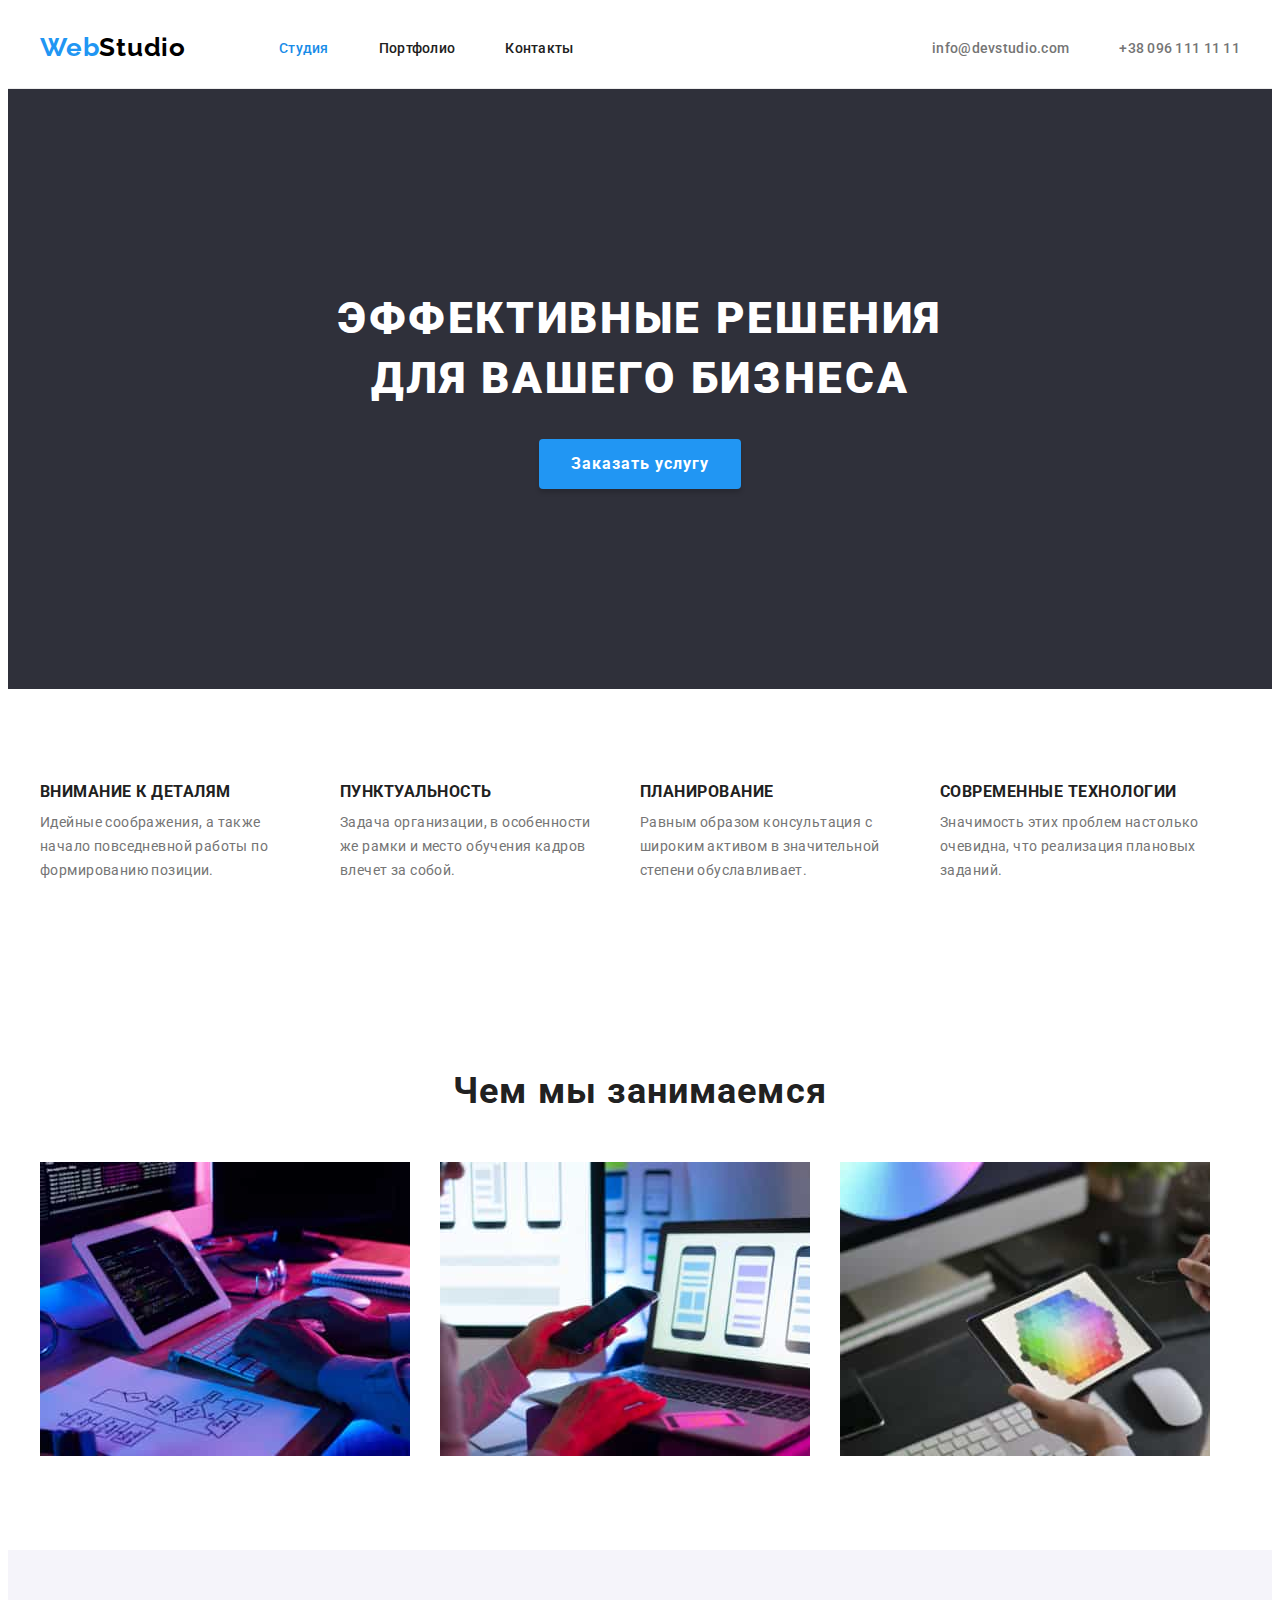
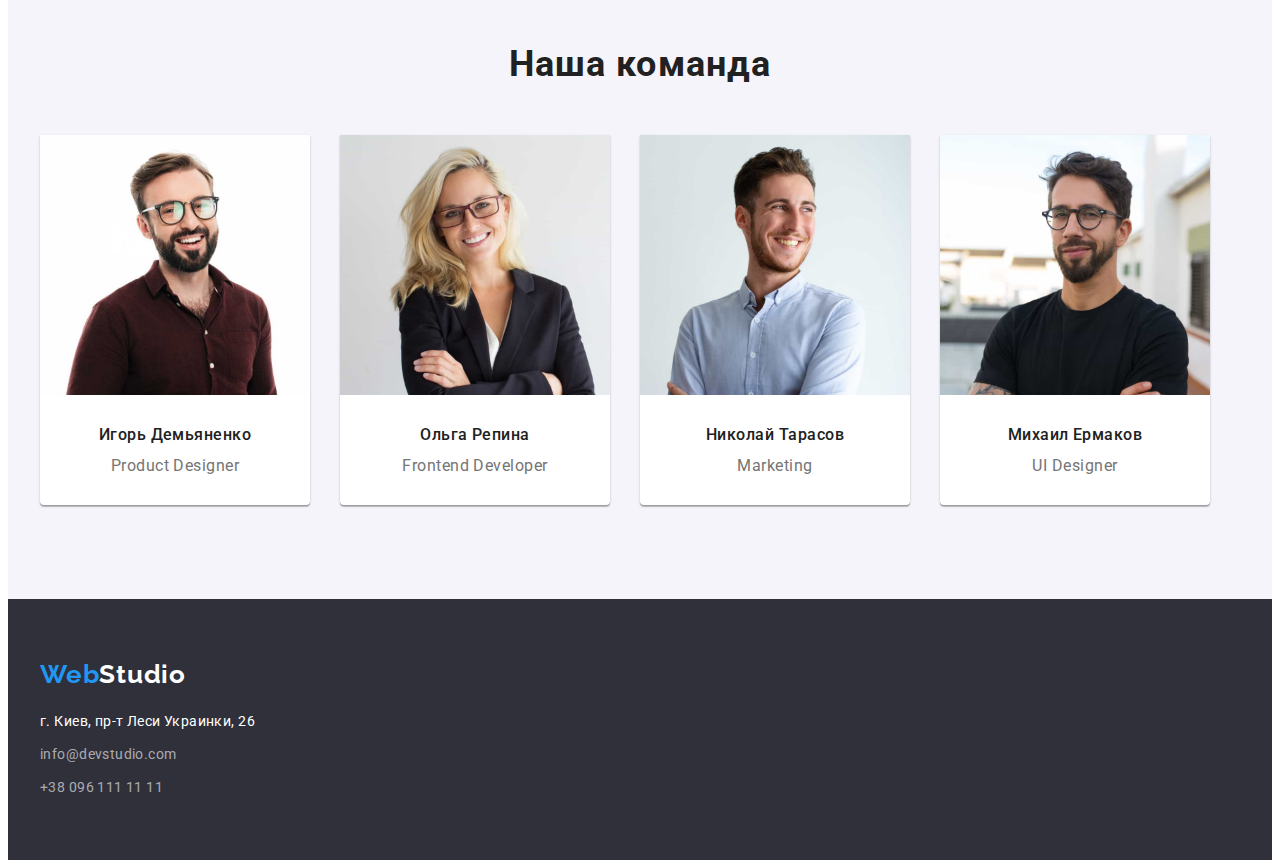
==== index.html @ fa932905 "copy from 3hw" ====
<!DOCTYPE html>
<html lang="ru">
  <head>
    <meta charset="UTF-8" />
    <meta http-equiv="X-UA-Compatible" content="IE=edge" />
    <meta name="viewport" content="width=device-width, initial-scale=1.0" />
    <title>Студия</title>    
    <link rel="stylesheet" href="https://cdnjs.cloudflare.com/ajax/libs/modern-normalize/1.1.0/modern-normalize.min.css" integrity="sha512-wpPYUAdjBVSE4KJnH1VR1HeZfpl1ub8YT/NKx4PuQ5NmX2tKuGu6U/JRp5y+Y8XG2tV+wKQpNHVUX03MfMFn9Q==" crossorigin="anonymous" referrerpolicy="no-referrer" />

    <link rel="preconnect" href="https://fonts.googleapis.com" />
    <link rel="preconnect" href="https://fonts.gstatic.com" crossorigin />
    <link
      href="https://fonts.googleapis.com/css2?family=Raleway:wght@700&family=Roboto:wght@400;500;700;900&display=swap"
      rel="stylesheet"
    />
    <link rel="stylesheet" href="./css/styles.css" />
  </head>
  <body>
    <!-- Хедер -->
    <header class="header">
      
      <div class="container header-container">
        <nav class="navigation">
         <a href="./index.html" class="logo"
          ><span class="logo-first-part">Web</span>Studio</a
        > 
        <ul class="navigation-list list">
          <li class="navigation-item">
            <a href="./index.html" class="navigation-link active-page">Студия</a>
          </li>
          <li class="navigation-item">
            <a href="./portfolio.html" class="navigation-link">Портфолио</a>
          </li>
          <li class="navigation-item">
            <a href="" class="navigation-link">Контакты</a>
          </li>
        </ul>
      </nav>
      <ul class="navigation-list-mail list">
        <li class="navigation-item-mail">
          <a href="mailto:info@devstudio.com" class="navigation-link-mail">info@devstudio.com</a>
        </li>
        <li class="navigation-item-mail">
          <a href="tel:+380961111111" class="navigation-link-mail">+38 096 111 11 11</a>
        </li>
    </ul>
  </div>
    
    </header>

    <main>
      <!-- секция1 -->

      <section class="hero">
        <div class="container">
          <h1 class="hero-title">Эффективные решения <br> для вашего бизнеса</h1>
        <button type="button" class="hero-btn">Заказать услугу</button>
        </div>
      </section>

      <!-- секция2 -->

      <section class="features section">
        <div class="container">
          <h2 hidden>Особенности</h2>
        <ul class="features-list list">
          <li class="features-item">
            <h3 class="features-title">Внимание к деталям</h3>
            <p class="features-text">
              Идейные соображения, а также начало повседневной работы по
              формированию позиции.
            </p>
          </li>
          <li class="features-item">
            <h3 class="features-title">Пунктуальность</h3>
            <p class="features-text">
              Задача организации, в особенности же рамки и место обучения кадров
              влечет за собой.
            </p>
          </li>
          <li class="features-item">
            <h3 class="features-title">Планирование</h3>
            <p class="features-text">
              Равным образом консультация с широким активом в значительной
              степени обуславливает.
            </p>
          </li>
          <li class="features-item">
            <h3 class="features-title">Современные технологии</h3>
            <p class="features-text">
              Значимость этих проблем настолько очевидна, что реализация
              плановых заданий.
            </p>
          </li>
        </ul>
        </div>
      </section>

      <!-- секция3 -->

      <section class="work section">
        <div class="container">
          <h2 class="work-title">Чем мы занимаемся</h2>
        <ul class="work-list list">
          <li class="work-item">
            <img
              src="./images/box1.jpg"
              alt="работа за клавиатурой"
              width="370"
              height="294"
              class="work-img"
            />
          </li>
          <li class="work-item">
            <img
              src="./images/box2.jpg"
              alt="работа за ноутбуком"
              width="370"
              height="294"
              class="work-img"
            />
          </li>
          <li class="work-item">
            <img
              src="./images/box3.jpg"
              alt="работа за планшетом"
              width="370"
              height="294"
              class="work-img"
            />
          </li>
        </ul>
        </div>
      </section>

      <!-- секция4 -->
      <section class="team section">
        <div class="container">
          <h2 class="team-title">Наша команда</h2>
        <ul class="team-list list">
          <li class="team-item">
            <img
              src="./images/product-designer.jpg"
              alt="фото Игоря"
              width="270"
              height="260"
              class="team-img"
            />
            <div class="container-team-img">
              <h3 class="team-name">Игорь Демьяненко</h3>
            <p lang="en" class="team-profession">Product Designer</p>
            </div>
          </li>
          <li class="team-item">
            <img
              src="./images/frontend-developer.jpg"
              alt="фото Ольги"
              width="270"
              height="260"
              class="team-img"
            />
            <div class="container-team-img">
              <h3 class="team-name">Ольга Репина</h3>
            <p lang="en" class="team-profession">Frontend Developer</p>
            </div>
          </li>
          <li class="team-item">
            <img
              src="./images/marketing.jpg"
              alt="фото Николая"
              width="270"
              height="260"
              class="team-img"
            />
            <div class="container-team-img">
              <h3 class="team-name">Николай Тарасов</h3>
            <p lang="en" class="team-profession">Marketing</p>
            </div>
          </li>
          <li class="team-item">
            <img
              src="./images/ui-designer.jpg"
              alt="фото Михаила"
              width="270"
              height="260"
              class="team-img"
            />
            <div class="container-team-img">
              <h3 class="team-name">Михаил Ермаков</h3>
            <p lang="en" class="team-profession">UI Designer</p>
            </div>
          </li>
        </ul>
        </div>
      </section>
    </main>

    <!-- подвал -->
    <footer class="footer">
     <div class="container">
      <a href="./index.html" class="footer-logo"><span class="logo-first-part">Web</span>Studio</a
        >
        <address class="footer-address">
          <ul class="address-list list">
            <li class="address-item"><p class="address-item-map">г. Киев, пр-т Леси Украинки, 26</p></li>
            <li class="address-item"><a href="mailto:info@devstudio.com" class="address-link-mail" >info@devstudio.com</a></li>
            <li class="address-item"><a href="tel:+380961111111" class="address-link-mail">+38 096 111 11 11</a></li>
          </ul>
        </address>
     </div>
    </footer>
  </body>
</html>
---- css/styles.css ----
:root {
  --logo-text-color: #000000;
  --button-hero-footter-color: #ffffff;
  --accent-color: #2196f3;
  --team-background-color: #f5f4fa;
  --button-color-accent: #188ce8;
  --title-text-color: #212121;
  --text-color: #757575;
  --footer-background-color: #2f303a;
  --footer-color-mail-tel: rgba(255, 255, 255, 0.6);
}

body {
  font-family: "Roboto", sans-serif;
  font-size: 14px;
  color: var(--title-text-color);
  background-color: var(--button-hero-footter-color);
}

h1,
h2,
h3,
h4,
h5,
h6,
p {
  margin: 0;
}

ul {
  margin: 0;
  padding: 0;
}

img {
  display: block;
}

a {
  text-decoration: none;
}

.list {
  list-style: none;
  padding: 0;
}

.section {
  padding-top: 94px;
  padding-bottom: 94px;
}

/* хедер */

.header {
  border-bottom: 1px solid #ECECEC;
}

.container {
  width: 1200px;
  padding: 0 15px;
  margin: 0 auto;
}

.header-container {
  display: flex;
  align-items: center;
}
.navigation {
  display: flex;
  align-items: center;
}

.logo {
  padding-top: 24px;
  padding-bottom: 25px;
  margin-right: 93px;
  font-family: "Raleway", sans-serif;
  font-weight: bold;
  font-size: 26px;
  line-height: calc(31 / 26);
  letter-spacing: 0.03em;
  color: var(--logo-text-color);
}

.logo-first-part {

  color: var(--accent-color);
}

.navigation-list {
  display: flex;

}


.navigation-item + .navigation-item {
  margin-left: 50px;
}

.navigation-link {
  padding-top: 32px;
  padding-bottom: 32px;
  font-weight: 500;
  line-height: calc(16 / 12);
  letter-spacing: 0.02em;
  color: var(--title-text-color);
}

.navigation-link:hover,
.navigation-link:focus {
  color: var(--accent-color);
}

.navigation-list-mail {
  display: flex;
  margin-left: auto;
}

.navigation-item-mail + .navigation-item-mail {
  margin-left: 50px;
}

.navigation-link-mail {
  padding-top: 32px;
  padding-bottom: 32px;
  font-weight: 500;
  line-height: calc(16 / 14);
  letter-spacing: 0.02em;
  color: var(--text-color);
}
.navigation-link-mail:hover,
.navigation-link-mail:focus {
  color: var(--accent-color);
}
.active-page {
  color: var(--button-color-accent);
}

/* Герой */

/* задаємо колір фону, щоб було видно заголовок */

.hero {
  background-color: var(--footer-background-color);
  text-align: center;
  padding-top: 200px;
  padding-bottom: 200px;
}

.hero-title {
  margin-bottom: 30px;
  font-weight: 900;
  font-size: 44px;
  line-height: 1.36;
  letter-spacing: 0.06em;
  text-transform: uppercase;

  color: var(--button-hero-footter-color);
}
.hero-btn {
  padding: 10px 32px;
  min-width: 200px;
  height: 50px;
  font-family: inherit;
  font-weight: 700;
  font-size: 16px;
  line-height: 1.87;
  letter-spacing: 0.06em;
  cursor: pointer;
  border: none;
  background: var(--accent-color);
  box-shadow: 0px 4px 4px rgba(0, 0, 0, 0.15);
  border-radius: 4px;
  color: var(--button-hero-footter-color);
}

.hero-btn:hover,
.hero-btn:focus {
  background-color: var(--button-color-accent);
  color: var(--button-hero-footter-color);
}

/* Особенности */

.features-list {
  display: flex;
  
}

.features-item {
  width: 270px;
}

.features-item + .features-item {
  margin-left: 30px;
}

.features-title {
  font-weight: 700;
  line-height: calc(16 / 14);
  letter-spacing: 0.03em;
  text-transform: uppercase;
}


.features-title {
  margin-bottom: 10px;
}

.features-text {
  font-weight: normal;
  line-height: 1.71;
  letter-spacing: 0.03em;
  color: var(--text-color);
}

/* Работа */

.work-title,
.team-title {
  margin-bottom: 50px;
  text-align: center;
  font-size: 36px;
  font-weight: 700;
  line-height: calc(16 / 14);
  letter-spacing: 0.03em;
}


.work-list {
  display: flex;
}

.work-item + .work-item {
  margin-left: 30px;
}

/* наша команда */

.team {
  background-color: var(--team-background-color);
}


.team-list {
  display: flex;
}

.team-item {
box-shadow: 0px 1px 3px rgba(0, 0, 0, 0.12), 0px 1px 1px rgba(0, 0, 0, 0.14), 0px 2px 1px rgba(0, 0, 0, 0.2);
border-radius: 0px 0px 4px 4px;
  background-color: var(--button-hero-footter-color);
}

.team-item + .team-item {
  margin-left: 30px;
}

.container-team-img {
  padding-top: 30px;
  padding-bottom: 30px;
  text-align: center;
}

.team-name {
  margin-bottom: 10px;
  font-weight: 500;
  font-size: 16px;
  line-height: calc(19 / 15);
  letter-spacing: 0.03em;
}

.team-profession {
  font-size: 16px;
  line-height: calc(19 / 16);
  letter-spacing: 0.03em;
  color: var(--text-color);
}

/* футер */

.footer {
  background-color: var(--footer-background-color);
  padding-top: 60px;
}

.footer-logo {
  font-family: "Raleway", sans-serif;
  font-weight: 700;
  font-size: 26px;
  line-height: calc(31 / 26);
  letter-spacing: 0.03em;
  color: var(--button-hero-footter-color);
}

.address-list {
  margin-top: 20px;
  padding-bottom: 60px;
  font-style: normal;
  font-weight: normal;
  line-height: 1.71;
  letter-spacing: 0.03em;
}

.address-item {
  margin-bottom: 9px;
}
.address-item:last-child {
  margin-bottom: 0;
}

.address-item-map {
 

  color: var(--button-hero-footter-color);
}

.address-link-mail {
  color: var(--footer-color-mail-tel);
}

.address-link-mail:hover,
.address-link-mail:focus {
  color: var(--accent-color);
}

/* портфолио */

.filtres-list {
  display: flex;
  justify-content: center;
}

.filtres-item + .filtres-item {
  margin-left: 8px;
}

.filtres-btn {
  padding: 6px 22px;
  font-family: inherit;
  background-color: var(--team-background-color);
  font-weight: 500;
  font-size: 16px;
  line-height: 1.62;
  text-align: center;
  letter-spacing: 0.03em;
  border: none;
  border-radius: 4px;
  cursor: pointer;
  color: var(--title-text-color);
}

.filtres-btn:hover,
.filtres-btn:focus {
  color: var(--button-hero-footter-color);
  box-shadow: 0px 3px 1px rgba(0, 0, 0, 0.1), 0px 1px 2px rgba(0, 0, 0, 0.08),
    0px 2px 2px rgba(0, 0, 0, 0.12);
  background-color: var(--accent-color);
}

.current-btn {
  color: var(--button-hero-footter-color);
  box-shadow: 0px 3px 1px rgba(0, 0, 0, 0.1), 0px 1px 2px rgba(0, 0, 0, 0.08),
    0px 2px 2px rgba(0, 0, 0, 0.12);
  background-color: var(--accent-color);
}


.filtres-list {
  display: flex;
  margin-bottom: 50px;
}

.portfolio-list {
  display: flex;
  flex-wrap: wrap;
}

.portfolio-item {
width: 370px;
margin-right: 30px;
margin-bottom: 30px;
}

.portfolio-item:nth-child(3n) {
  margin-right: 0;
}

.portfolio-item:nth-last-child(-n+3) {
  margin-bottom: 0;
}

.container-services-img {
  padding: 20px 24px;
  border-right:1px solid #EEEEEE;
  border-bottom:1px solid #EEEEEE;
  border-left:1px solid #EEEEEE;
}

.portfolio-title {
  margin-bottom: 4px;
  font-weight: 700;
  font-size: 18px;
  line-height: 2;
  letter-spacing: 0.06em;
  color: var(--title-text-color);
}


.portfolio-text {
  font-size: 16px;
  line-height: 1.87;
  letter-spacing: 0.03em;
  color: var(--text-color);
}
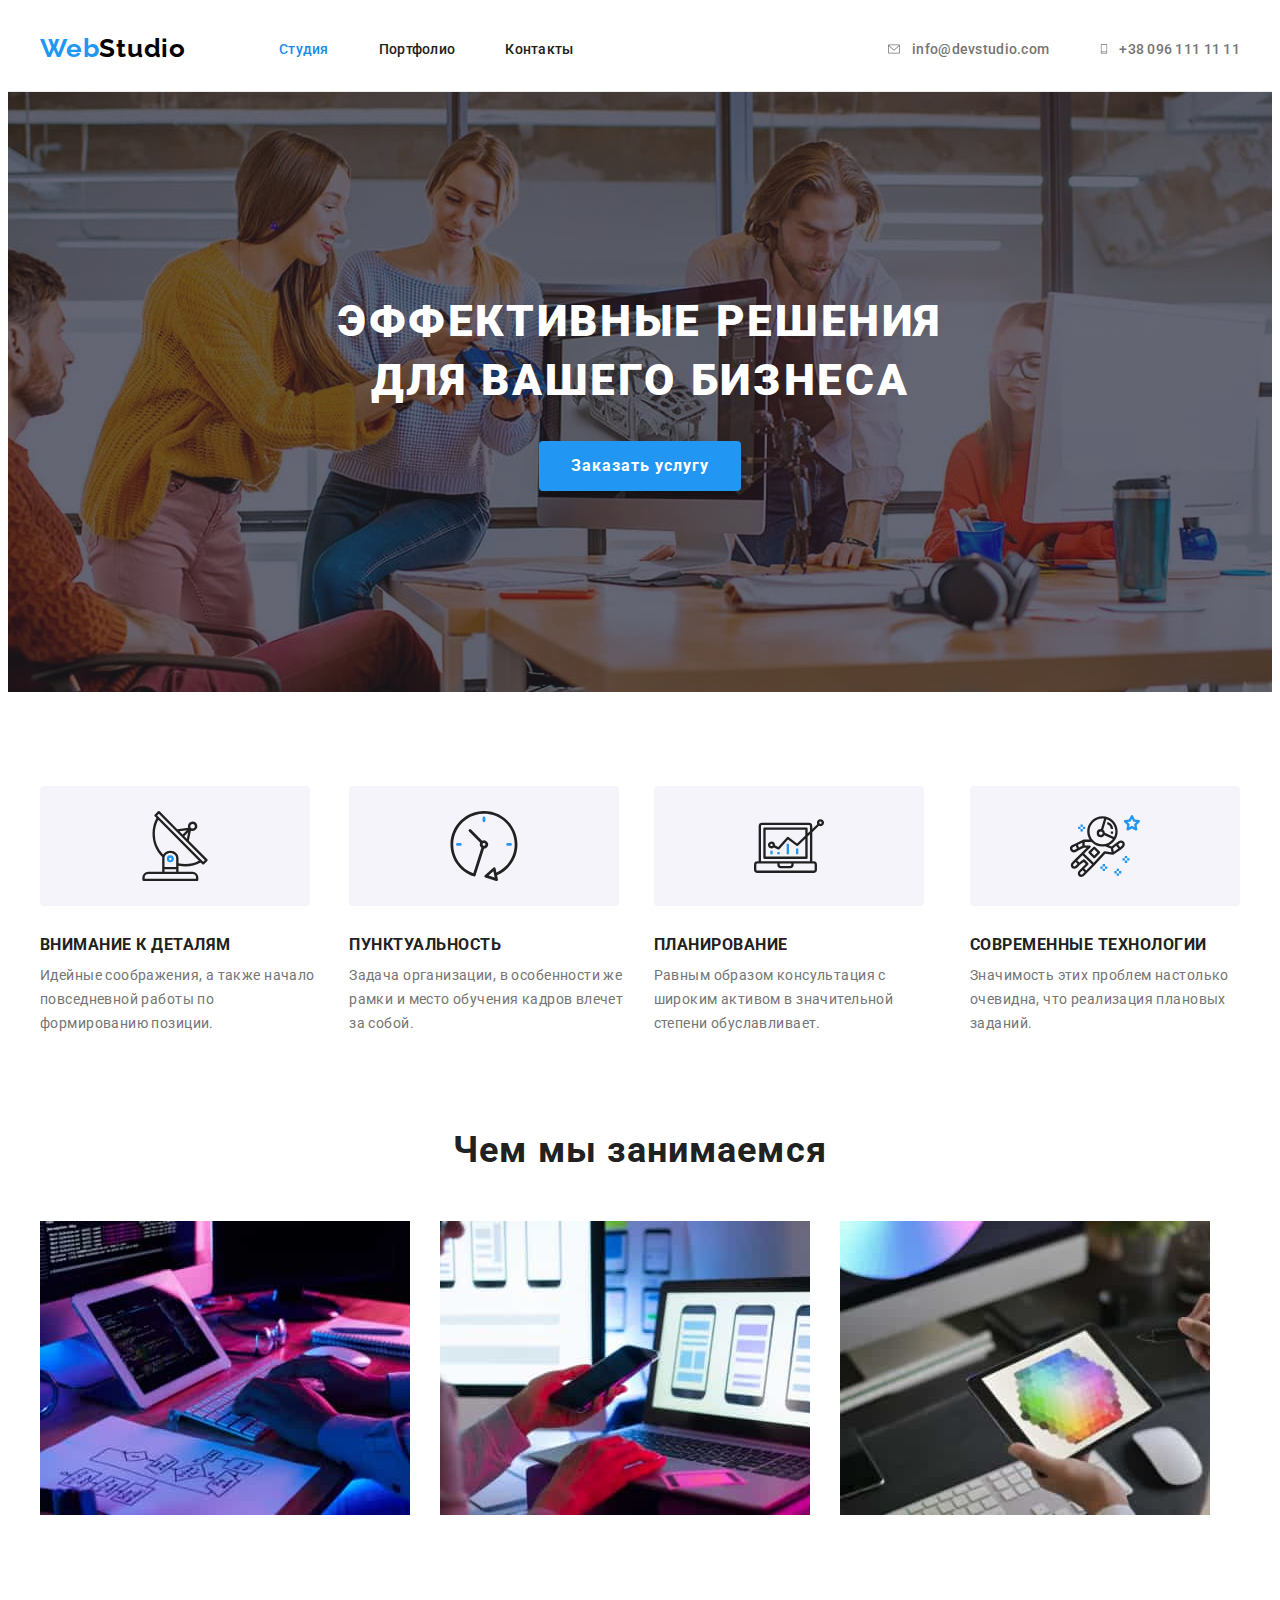
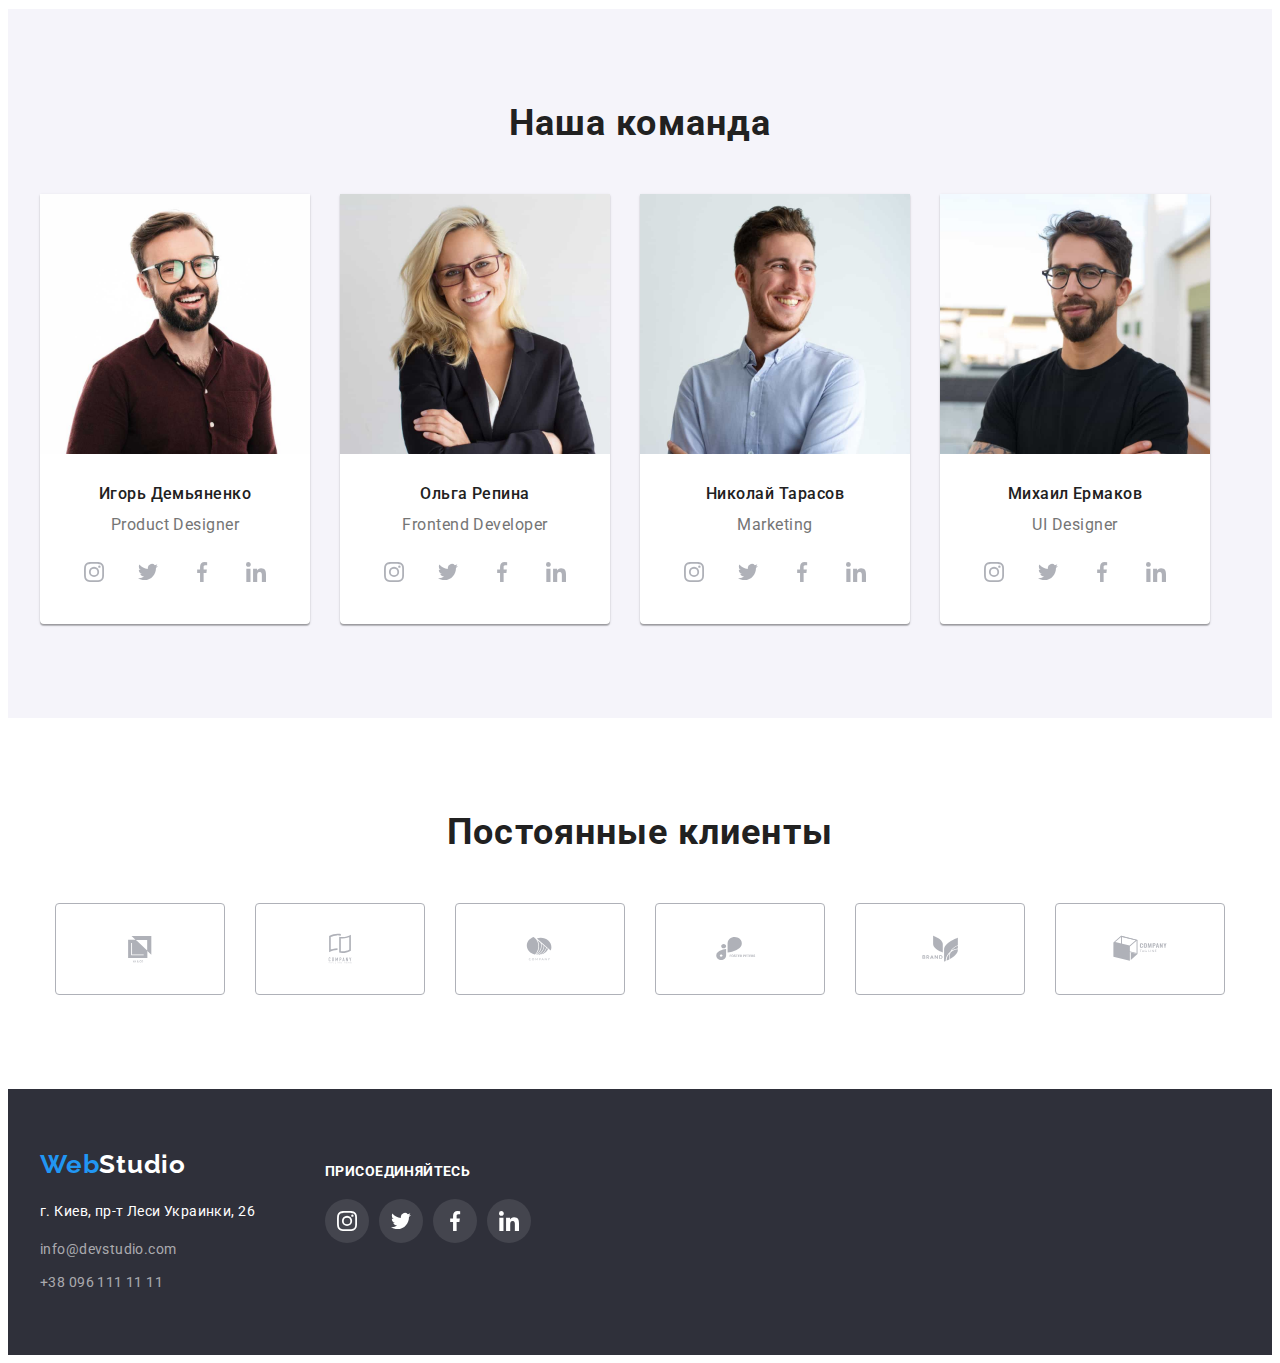
==== commit f8f596d2: "finish" ====
--- a/index.html
+++ b/index.html
@@ -4,8 +4,14 @@
     <meta charset="UTF-8" />
     <meta http-equiv="X-UA-Compatible" content="IE=edge" />
     <meta name="viewport" content="width=device-width, initial-scale=1.0" />
-    <title>Студия</title>    
-    <link rel="stylesheet" href="https://cdnjs.cloudflare.com/ajax/libs/modern-normalize/1.1.0/modern-normalize.min.css" integrity="sha512-wpPYUAdjBVSE4KJnH1VR1HeZfpl1ub8YT/NKx4PuQ5NmX2tKuGu6U/JRp5y+Y8XG2tV+wKQpNHVUX03MfMFn9Q==" crossorigin="anonymous" referrerpolicy="no-referrer" />
+    <title>Студия</title>
+    <link
+      rel="stylesheet"
+      href="https://cdnjs.cloudflare.com/ajax/libs/modern-normalize/1.1.0/modern-normalize.min.css"
+      integrity="sha512-wpPYUAdjBVSE4KJnH1VR1HeZfpl1ub8YT/NKx4PuQ5NmX2tKuGu6U/JRp5y+Y8XG2tV+wKQpNHVUX03MfMFn9Q=="
+      crossorigin="anonymous"
+      referrerpolicy="no-referrer"
+    />
 
     <link rel="preconnect" href="https://fonts.googleapis.com" />
     <link rel="preconnect" href="https://fonts.gstatic.com" crossorigin />
@@ -18,43 +24,54 @@
   <body>
     <!-- Хедер -->
     <header class="header">
-      
       <div class="container header-container">
         <nav class="navigation">
-         <a href="./index.html" class="logo"
-          ><span class="logo-first-part">Web</span>Studio</a
-        > 
-        <ul class="navigation-list list">
-          <li class="navigation-item">
-            <a href="./index.html" class="navigation-link active-page">Студия</a>
+          <a href="./index.html" class="logo"
+            ><span class="logo-first-part">Web</span>Studio</a
+          >
+          <ul class="navigation-list list">
+            <li class="navigation-item">
+              <a href="./index.html" class="navigation-link active-page"
+                >Студия</a
+              >
+            </li>
+            <li class="navigation-item">
+              <a href="./portfolio.html" class="navigation-link">Портфолио</a>
+            </li>
+            <li class="navigation-item">
+              <a href="" class="navigation-link">Контакты</a>
+            </li>
+          </ul>
+        </nav>
+        <ul class="navigation-list-mail list">
+          <li class="navigation-item-mail">
+            <a href="mailto:info@devstudio.com" class="navigation-link-mail">
+              <svg class="icon-navigation" width="16" height="12">
+                <use href="./images/icons.svg#icon-envelope"></use></svg>info@devstudio.com</a>
           </li>
-          <li class="navigation-item">
-            <a href="./portfolio.html" class="navigation-link">Портфолио</a>
-          </li>
-          <li class="navigation-item">
-            <a href="" class="navigation-link">Контакты</a>
+          <li class="navigation-item-mail">
+            <a href="tel:+380961111111" class="navigation-link-mail">
+              <svg class="icon-navigation" width="10" height="16">
+                <use href="./images/icons.svg#icon-smartphone"></use></svg>+38 096 111 11 11</a>
           </li>
         </ul>
-      </nav>
-      <ul class="navigation-list-mail list">
-        <li class="navigation-item-mail">
-          <a href="mailto:info@devstudio.com" class="navigation-link-mail">info@devstudio.com</a>
-        </li>
-        <li class="navigation-item-mail">
-          <a href="tel:+380961111111" class="navigation-link-mail">+38 096 111 11 11</a>
-        </li>
-    </ul>
-  </div>
-    
+      </div>
     </header>
 
     <main>
       <!-- секция1 -->
 
       <section class="hero">
-        <div class="container">
-          <h1 class="hero-title">Эффективные решения <br> для вашего бизнеса</h1>
-        <button type="button" class="hero-btn">Заказать услугу</button>
+        <div class="background-hero">
+          <div class="container">
+            <div class="container-hero">
+              <h1 class="hero-title">
+                Эффективные решения <br />
+                для вашего бизнеса
+              </h1>
+              <button type="button" class="hero-btn">Заказать услугу</button>
+            </div>
+          </div>
         </div>
       </section>
 
@@ -63,73 +80,93 @@
       <section class="features section">
         <div class="container">
           <h2 hidden>Особенности</h2>
-        <ul class="features-list list">
-          <li class="features-item">
-            <h3 class="features-title">Внимание к деталям</h3>
-            <p class="features-text">
-              Идейные соображения, а также начало повседневной работы по
-              формированию позиции.
-            </p>
-          </li>
-          <li class="features-item">
-            <h3 class="features-title">Пунктуальность</h3>
-            <p class="features-text">
-              Задача организации, в особенности же рамки и место обучения кадров
-              влечет за собой.
-            </p>
-          </li>
-          <li class="features-item">
-            <h3 class="features-title">Планирование</h3>
-            <p class="features-text">
-              Равным образом консультация с широким активом в значительной
-              степени обуславливает.
-            </p>
-          </li>
-          <li class="features-item">
-            <h3 class="features-title">Современные технологии</h3>
-            <p class="features-text">
-              Значимость этих проблем настолько очевидна, что реализация
-              плановых заданий.
-            </p>
-          </li>
-        </ul>
+          <ul class="features-list list">
+            <li class="features-item">
+              <div class="features-background-icon">
+                <svg class="features-icon" width="70px" height="70px">
+                  <use href="./images/icons.svg#icon-features-antenna"></use>
+                </svg>
+              </div>
+              <h3 class="features-title">Внимание к деталям</h3>
+              <p class="features-text">
+                Идейные соображения, а также начало повседневной работы по
+                формированию позиции.
+              </p>
+            </li>
+            <li class="features-item">
+              <div class="features-background-icon">
+                <svg class="features-icon" width="70px" height="70px">
+                  <use href="./images/icons.svg#icon-features-clock"></use>
+                </svg>
+              </div>
+              <h3 class="features-title">Пунктуальность</h3>
+              <p class="features-text">
+                Задача организации, в особенности же рамки и место обучения
+                кадров влечет за собой.
+              </p>
+            </li>
+            <li class="features-item">
+              <div class="features-background-icon">
+                <svg class="features-icon" width="70px" height="70px">
+                  <use href="./images/icons.svg#icon-features-diagram"></use>
+                </svg>
+              </div>
+              <h3 class="features-title">Планирование</h3>
+              <p class="features-text">
+                Равным образом консультация с широким активом в значительной
+                степени обуславливает.
+              </p>
+            </li>
+            <li class="features-item">
+              <div class="features-background-icon">
+                <svg class="features-icon" width="70px" height="70px">
+                  <use href="./images/icons.svg#icon-features-astronaut"></use>
+                </svg>
+              </div>
+              <h3 class="features-title">Современные технологии</h3>
+              <p class="features-text">
+                Значимость этих проблем настолько очевидна, что реализация
+                плановых заданий.
+              </p>
+            </li>
+          </ul>
         </div>
       </section>
 
       <!-- секция3 -->
 
-      <section class="work section">
+      <section class="work work-section">
         <div class="container">
           <h2 class="work-title">Чем мы занимаемся</h2>
-        <ul class="work-list list">
-          <li class="work-item">
-            <img
-              src="./images/box1.jpg"
-              alt="работа за клавиатурой"
-              width="370"
-              height="294"
-              class="work-img"
-            />
-          </li>
-          <li class="work-item">
-            <img
-              src="./images/box2.jpg"
-              alt="работа за ноутбуком"
-              width="370"
-              height="294"
-              class="work-img"
-            />
-          </li>
-          <li class="work-item">
-            <img
-              src="./images/box3.jpg"
-              alt="работа за планшетом"
-              width="370"
-              height="294"
-              class="work-img"
-            />
-          </li>
-        </ul>
+          <ul class="work-list list">
+            <li class="work-item">
+              <img
+                src="./images/box1.jpg"
+                alt="работа за клавиатурой"
+                width="370"
+                height="294"
+                class="work-img"
+              />
+            </li>
+            <li class="work-item">
+              <img
+                src="./images/box2.jpg"
+                alt="работа за ноутбуком"
+                width="370"
+                height="294"
+                class="work-img"
+              />
+            </li>
+            <li class="work-item">
+              <img
+                src="./images/box3.jpg"
+                alt="работа за планшетом"
+                width="370"
+                height="294"
+                class="work-img"
+              />
+            </li>
+          </ul>
         </div>
       </section>
 
@@ -137,77 +174,293 @@
       <section class="team section">
         <div class="container">
           <h2 class="team-title">Наша команда</h2>
-        <ul class="team-list list">
-          <li class="team-item">
-            <img
-              src="./images/product-designer.jpg"
-              alt="фото Игоря"
-              width="270"
-              height="260"
-              class="team-img"
-            />
-            <div class="container-team-img">
-              <h3 class="team-name">Игорь Демьяненко</h3>
-            <p lang="en" class="team-profession">Product Designer</p>
-            </div>
-          </li>
-          <li class="team-item">
-            <img
-              src="./images/frontend-developer.jpg"
-              alt="фото Ольги"
-              width="270"
-              height="260"
-              class="team-img"
-            />
-            <div class="container-team-img">
-              <h3 class="team-name">Ольга Репина</h3>
-            <p lang="en" class="team-profession">Frontend Developer</p>
-            </div>
-          </li>
-          <li class="team-item">
-            <img
-              src="./images/marketing.jpg"
-              alt="фото Николая"
-              width="270"
-              height="260"
-              class="team-img"
-            />
-            <div class="container-team-img">
-              <h3 class="team-name">Николай Тарасов</h3>
-            <p lang="en" class="team-profession">Marketing</p>
-            </div>
-          </li>
-          <li class="team-item">
-            <img
-              src="./images/ui-designer.jpg"
-              alt="фото Михаила"
-              width="270"
-              height="260"
-              class="team-img"
-            />
-            <div class="container-team-img">
-              <h3 class="team-name">Михаил Ермаков</h3>
-            <p lang="en" class="team-profession">UI Designer</p>
-            </div>
-          </li>
-        </ul>
+          <ul class="team-list list">
+            <li class="team-item">
+              <img
+                src="./images/product-designer.jpg"
+                alt="фото Игоря"
+                width="270"
+                height="260"
+                class="team-img"
+              />
+              <div class="container-team-img">
+                <h3 class="team-name">Игорь Демьяненко</h3>
+                <p lang="en" class="team-profession">Product Designer</p>
+                <ul class="team-social-list list">
+                  <li class="team-social-item">
+                    <a href="" class="team-social-link">
+                      <svg class="team-social-icon" width="20" height="20">
+                        <use href="./images/icons.svg#icon-instagram"></use>
+                      </svg>
+                    </a>
+                  </li>
+                  <li class="team-social-item">
+                    <a href="" class="team-social-link">
+                      <svg class="team-social-icon" width="20" height="20">
+                        <use href="./images/icons.svg#icon-twitter"></use>
+                      </svg>
+                    </a>
+                  </li>
+                  <li class="team-social-item">
+                    <a href="" class="team-social-link">
+                      <svg class="team-social-icon" width="20" height="20">
+                        <use href="./images/icons.svg#icon-facebook"></use>
+                      </svg>
+                    </a>
+                  </li>
+                  <li class="team-social-item">
+                    <a href="" class="team-social-link">
+                      <svg class="team-social-icon" width="20" height="20">
+                        <use href="./images/icons.svg#icon-linkedin"></use>
+                      </svg>
+                    </a>
+                  </li>
+                </ul>
+              </div>
+            </li>
+            <li class="team-item">
+              <img
+                src="./images/frontend-developer.jpg"
+                alt="фото Ольги"
+                width="270"
+                height="260"
+                class="team-img"
+              />
+              <div class="container-team-img">
+                <h3 class="team-name">Ольга Репина</h3>
+                <p lang="en" class="team-profession">Frontend Developer</p>
+                <ul class="team-social-list list">
+                  <li class="team-social-item">
+                    <a href="" class="team-social-link">
+                      <svg class="team-social-icon" width="20" height="20">
+                        <use href="./images/icons.svg#icon-instagram"></use>
+                      </svg>
+                    </a>
+                  </li>
+                  <li class="team-social-item">
+                    <a href="" class="team-social-link">
+                      <svg class="team-social-icon" width="20" height="20">
+                        <use href="./images/icons.svg#icon-twitter"></use>
+                      </svg>
+                    </a>
+                  </li>
+                  <li class="team-social-item">
+                    <a href="" class="team-social-link">
+                      <svg class="team-social-icon" width="20" height="20">
+                        <use href="./images/icons.svg#icon-facebook"></use>
+                      </svg>
+                    </a>
+                  </li>
+                  <li class="team-social-item">
+                    <a href="" class="team-social-link">
+                      <svg class="team-social-icon" width="20" height="20">
+                        <use href="./images/icons.svg#icon-linkedin"></use>
+                      </svg>
+                    </a>
+                  </li>
+                </ul>
+              </div>
+            </li>
+            <li class="team-item">
+              <img
+                src="./images/marketing.jpg"
+                alt="фото Николая"
+                width="270"
+                height="260"
+                class="team-img"
+              />
+              <div class="container-team-img">
+                <h3 class="team-name">Николай Тарасов</h3>
+                <p lang="en" class="team-profession">Marketing</p>
+                <ul class="team-social-list list">
+                  <li class="team-social-item">
+                    <a href="" class="team-social-link">
+                      <svg class="team-social-icon" width="20" height="20">
+                        <use href="./images/icons.svg#icon-instagram"></use>
+                      </svg>
+                    </a>
+                  </li>
+                  <li class="team-social-item">
+                    <a href="" class="team-social-link">
+                      <svg class="team-social-icon" width="20" height="20">
+                        <use href="./images/icons.svg#icon-twitter"></use>
+                      </svg>
+                    </a>
+                  </li>
+                  <li class="team-social-item">
+                    <a href="" class="team-social-link">
+                      <svg class="team-social-icon" width="20" height="20">
+                        <use href="./images/icons.svg#icon-facebook"></use>
+                      </svg>
+                    </a>
+                  </li>
+                  <li class="team-social-item">
+                    <a href="" class="team-social-link">
+                      <svg class="team-social-icon" width="20" height="20">
+                        <use href="./images/icons.svg#icon-linkedin"></use>
+                      </svg>
+                    </a>
+                  </li>
+                </ul>
+              </div>
+            </li>
+            <li class="team-item">
+              <img
+                src="./images/ui-designer.jpg"
+                alt="фото Михаила"
+                width="270"
+                height="260"
+                class="team-img"
+              />
+              <div class="container-team-img">
+                <h3 class="team-name">Михаил Ермаков</h3>
+                <p lang="en" class="team-profession">UI Designer</p>
+                <ul class="team-social-list list">
+                  <li class="team-social-item">
+                    <a href="" class="team-social-link">
+                      <svg class="team-social-icon" width="20" height="20">
+                        <use href="./images/icons.svg#icon-instagram"></use>
+                      </svg>
+                    </a>
+                  </li>
+                  <li class="team-social-item">
+                    <a href="" class="team-social-link">
+                      <svg class="team-social-icon" width="20" height="20">
+                        <use href="./images/icons.svg#icon-twitter"></use>
+                      </svg>
+                    </a>
+                  </li>
+                  <li class="team-social-item">
+                    <a href="" class="team-social-link">
+                      <svg class="team-social-icon" width="20" height="20">
+                        <use href="./images/icons.svg#icon-facebook"></use>
+                      </svg>
+                    </a>
+                  </li>
+                  <li class="team-social-item">
+                    <a href="" class="team-social-link">
+                      <svg class="team-social-icon" width="20" height="20">
+                        <use href="./images/icons.svg#icon-linkedin"></use>
+                      </svg>
+                    </a>
+                  </li>
+                </ul>
+              </div>
+            </li>
+          </ul>
+        </div>
+      </section>
+      <!--Секция 5-->
+      <section class="clients section">
+        <div class="container">
+          <h2 class="clients-title">Постоянные клиенты</h2>
+          <ul class="clients-list list">
+            <li class="clients-item">
+              <a class="client-link" href="">
+                <svg class="client-icon" width="106" height="60">
+                  <use href="./images/icons.svg#icon-client-1"></use>
+                </svg>
+              </a>
+            </li>
+            <li class="clients-item">
+              <a href="" class="client-link">
+                <svg class="client-icon" width="106" height="60">
+                  <use href="./images/icons.svg#icon-client-2"></use>
+                </svg>
+              </a>
+            </li>
+            <li class="clients-item">
+              <a href="" class="client-link">
+                <svg class="client-icon" width="106" height="60">
+                  <use href="./images/icons.svg#icon-client-3"></use>
+                </svg>
+              </a>
+            </li>
+            <li class="clients-item">
+              <a href="" class="client-link">
+                <svg class="client-icon" width="106" height="60">
+                  <use href="./images/icons.svg#icon-client-4"></use>
+                </svg>
+              </a>
+            </li>
+            <li class="clients-item">
+              <a href="" class="client-link">
+                <svg class="client-icon" width="106" height="60">
+                  <use href="./images/icons.svg#icon-client-5"></use>
+                </svg>
+              </a>
+            </li>
+            <li class="clients-item">
+              <a href="" class="client-link">
+                <svg class="client-icon" width="106" height="60">
+                  <use href="./images/icons.svg#icon-client-6"></use>
+                </svg>
+              </a>
+            </li>
+          </ul>
         </div>
       </section>
     </main>
 
     <!-- подвал -->
     <footer class="footer">
-     <div class="container">
-      <a href="./index.html" class="footer-logo"><span class="logo-first-part">Web</span>Studio</a
-        >
-        <address class="footer-address">
-          <ul class="address-list list">
-            <li class="address-item"><p class="address-item-map">г. Киев, пр-т Леси Украинки, 26</p></li>
-            <li class="address-item"><a href="mailto:info@devstudio.com" class="address-link-mail" >info@devstudio.com</a></li>
-            <li class="address-item"><a href="tel:+380961111111" class="address-link-mail">+38 096 111 11 11</a></li>
-          </ul>
-        </address>
-     </div>
+      <div class="container-footer container">
+        <div class="container-logo">
+          <a href="./index.html" class="footer-logo"
+            ><span class="logo-first-part">Web</span>Studio</a
+          >
+          <address class="footer-address">
+            <ul class="address-list list">
+              <li class="address-item">
+                <p class="address-item-map">г. Киев, пр-т Леси Украинки, 26</p>
+              </li>
+              <li class="address-item">
+                <a href="mailto:info@devstudio.com" class="address-link-mail"
+                  >info@devstudio.com</a
+                >
+              </li>
+              <li class="address-item">
+                <a href="tel:+380961111111" class="address-link-mail"
+                  >+38 096 111 11 11</a
+                >
+              </li>
+            </ul>
+          </address>
+        </div>
+        <div class="footer-social">
+          <p class="footer-social-title">присоединяйтесь</p>
+          <ul class="footer-social-list list">
+            <li class="footer-social-item">
+              <a href="" class="footer-social-link">
+                <svg class="footer-social-icon" width="20" height="20">
+                  <use href="./images/icons.svg#icon-instagram"></use>
+                </svg>
+              </a>
+            </li>
+            <li class="footer-social-item">
+              <a href="" class="footer-social-link">
+                <svg class="footer-social-icon" width="20" height="20">
+                  <use href="./images/icons.svg#icon-twitter"></use>
+                </svg>
+              </a>
+            </li>
+            <li class="footer-social-item">
+              <a href="" class="footer-social-link">
+                <svg class="footer-social-icon" width="20" height="20">
+                  <use href="./images/icons.svg#icon-facebook"></use>
+                </svg>
+              </a>
+            </li>
+            <li class="footer-social-item">
+              <a href="" class="footer-social-link">
+                <svg class="footer-social-icon" width="20" height="20">
+                  <use href="./images/icons.svg#icon-linkedin"></use>
+                </svg>
+              </a>
+            </li>
+          </ul>
+        </div>
+      </div>
     </footer>
   </body>
 </html>
--- a/css/styles.css
+++ b/css/styles.css
@@ -8,6 +8,7 @@
   --text-color: #757575;
   --footer-background-color: #2f303a;
   --footer-color-mail-tel: rgba(255, 255, 255, 0.6);
+  --color-link: #afb1b8;
 }
 
 body {
@@ -22,8 +23,7 @@
 h3,
 h4,
 h5,
-h6,
-p {
+h6 {
   margin: 0;
 }
 
@@ -34,6 +34,8 @@
 
 img {
   display: block;
+  max-width: 100%;
+  height: auto;
 }
 
 a {
@@ -53,7 +55,7 @@
 /* хедер */
 
 .header {
-  border-bottom: 1px solid #ECECEC;
+  border-bottom: 1px solid #ececec;
 }
 
 .container {
@@ -84,21 +86,19 @@
 }
 
 .logo-first-part {
-
   color: var(--accent-color);
 }
 
 .navigation-list {
   display: flex;
-
-}
-
+}
 
 .navigation-item + .navigation-item {
   margin-left: 50px;
 }
 
 .navigation-link {
+  display: block;
   padding-top: 32px;
   padding-bottom: 32px;
   font-weight: 500;
@@ -122,6 +122,9 @@
 }
 
 .navigation-link-mail {
+  display: flex;
+  align-items: center;
+  justify-content: center;
   padding-top: 32px;
   padding-bottom: 32px;
   font-weight: 500;
@@ -132,7 +135,14 @@
 .navigation-link-mail:hover,
 .navigation-link-mail:focus {
   color: var(--accent-color);
-}
+  fill: var(--accent-color);
+}
+.icon-navigation {
+  display: flex;
+  margin-right: 10px;
+  fill: currentColor;
+}
+
 .active-page {
   color: var(--button-color-accent);
 }
@@ -144,10 +154,28 @@
 .hero {
   background-color: var(--footer-background-color);
   text-align: center;
+}
+
+.background-hero {
+  max-width: 1600px;
+  height: 600px;
+  margin-left: auto;
+  margin-right: auto;
+  background-image: linear-gradient(
+      to right,
+      rgba(47, 48, 58, 0.4),
+      rgba(47, 48, 58, 0.4)
+    ),
+    url("../images/background-team.jpg");
+  background-repeat: no-repeat;
+  background-position: center;
+  background-size: cover;
+}
+
+.container-hero {
   padding-top: 200px;
   padding-bottom: 200px;
 }
-
 .hero-title {
   margin-bottom: 30px;
   font-weight: 900;
@@ -169,7 +197,7 @@
   letter-spacing: 0.06em;
   cursor: pointer;
   border: none;
-  background: var(--accent-color);
+  background-color: var(--accent-color);
   box-shadow: 0px 4px 4px rgba(0, 0, 0, 0.15);
   border-radius: 4px;
   color: var(--button-hero-footter-color);
@@ -178,22 +206,27 @@
 .hero-btn:hover,
 .hero-btn:focus {
   background-color: var(--button-color-accent);
-  color: var(--button-hero-footter-color);
 }
 
 /* Особенности */
 
 .features-list {
   display: flex;
-  
-}
-
-.features-item {
-  width: 270px;
 }
 
 .features-item + .features-item {
   margin-left: 30px;
+}
+
+.features-background-icon {
+  display: flex;
+  width: 270px;
+  height: 120px;
+  border-radius: 4px;
+  margin-bottom: 30px;
+  background-color: var(--team-background-color);
+  justify-content: center;
+  align-items: center;
 }
 
 .features-title {
@@ -203,12 +236,12 @@
   text-transform: uppercase;
 }
 
-
 .features-title {
   margin-bottom: 10px;
 }
 
 .features-text {
+  margin: 0;
   font-weight: normal;
   line-height: 1.71;
   letter-spacing: 0.03em;
@@ -217,8 +250,13 @@
 
 /* Работа */
 
+.work-section {
+  padding-bottom: 94px;
+}
+
 .work-title,
-.team-title {
+.team-title,
+.clients-title {
   margin-bottom: 50px;
   text-align: center;
   font-size: 36px;
@@ -227,7 +265,6 @@
   letter-spacing: 0.03em;
 }
 
-
 .work-list {
   display: flex;
 }
@@ -242,14 +279,14 @@
   background-color: var(--team-background-color);
 }
 
-
 .team-list {
   display: flex;
 }
 
 .team-item {
-box-shadow: 0px 1px 3px rgba(0, 0, 0, 0.12), 0px 1px 1px rgba(0, 0, 0, 0.14), 0px 2px 1px rgba(0, 0, 0, 0.2);
-border-radius: 0px 0px 4px 4px;
+  box-shadow: 0px 1px 3px rgba(0, 0, 0, 0.12), 0px 1px 1px rgba(0, 0, 0, 0.14),
+    0px 2px 1px rgba(0, 0, 0, 0.2);
+  border-radius: 0px 0px 4px 4px;
   background-color: var(--button-hero-footter-color);
 }
 
@@ -272,10 +309,69 @@
 }
 
 .team-profession {
+  margin-top: 0;
+  margin-bottom: 16px;
   font-size: 16px;
   line-height: calc(19 / 16);
   letter-spacing: 0.03em;
   color: var(--text-color);
+}
+
+.team-social-list {
+  display: flex;
+  justify-content: center;
+  align-items: center;
+}
+
+.team-social-item + .team-social-item {
+  margin-left: 10px;
+}
+
+.team-social-link {
+  width: 44px;
+  height: 44px;
+  border-radius: 50%;
+  display: flex;
+  justify-content: center;
+  align-items: center;
+  fill: var(--color-link);
+}
+
+
+
+.team-social-link:hover {
+  background-color: var(--accent-color);
+  fill: var(--button-hero-footter-color);
+}
+
+/* Секция 5 */
+
+.clients-list {
+  display: flex;
+  align-items: center;
+  justify-content: center;
+}
+
+.clients-item + .clients-item {
+  margin-left: 30px;
+}
+
+.client-link {
+  display: flex;
+  width: 170px;
+  height: 92px;
+  align-items: center;
+  justify-content: center;
+  border: 1px solid var(--color-link);
+  box-sizing: border-box;
+  border-radius: 4px;
+  fill: var(--color-link);
+}
+
+.client-link:hover,
+.client-link:focus {
+  border-color: var(--accent-color);
+  fill: var(--accent-color);
 }
 
 /* футер */
@@ -283,9 +379,22 @@
 .footer {
   background-color: var(--footer-background-color);
   padding-top: 60px;
+  padding-bottom: 60px;
+ 
+}
+
+.container-footer {
+  display: flex;
+  
+}
+
+.container-logo {
+  margin-right: 70px;
+  
 }
 
 .footer-logo {
+  
   font-family: "Raleway", sans-serif;
   font-weight: 700;
   font-size: 26px;
@@ -295,8 +404,8 @@
 }
 
 .address-list {
+
   margin-top: 20px;
-  padding-bottom: 60px;
   font-style: normal;
   font-weight: normal;
   line-height: 1.71;
@@ -306,13 +415,13 @@
 .address-item {
   margin-bottom: 9px;
 }
+
 .address-item:last-child {
   margin-bottom: 0;
 }
 
 .address-item-map {
- 
-
+  margin-top: 0;
   color: var(--button-hero-footter-color);
 }
 
@@ -323,6 +432,46 @@
 .address-link-mail:hover,
 .address-link-mail:focus {
   color: var(--accent-color);
+}
+
+.footer-social-list {
+  display: flex;
+}
+.footer-social-title {
+  font-weight: 700;
+  line-height: calc(16 / 14);
+  letter-spacing: 0.03em;
+  text-transform: uppercase;
+  color: var(--button-hero-footter-color);
+  margin-bottom: 20px;
+}
+
+.footer-social-list {
+display: flex;
+justify-content: center;
+align-items: center;
+
+}
+
+.footer-social-item + .footer-social-item {
+  margin-left: 10px;
+}
+
+.footer-social-link {
+  width: 44px;
+  height: 44px;
+  border-radius: 50%;
+  display: flex;
+  justify-content: center;
+  align-items: center;
+  background-color: rgba(255, 255, 255, 0.1);
+  fill: var(--button-hero-footter-color);
+
+}
+
+.footer-social-link:hover,
+.footer-social-link:focus {
+  background-color: var(--accent-color);
 }
 
 /* портфолио */
@@ -366,7 +515,6 @@
   background-color: var(--accent-color);
 }
 
-
 .filtres-list {
   display: flex;
   margin-bottom: 50px;
@@ -378,24 +526,31 @@
 }
 
 .portfolio-item {
-width: 370px;
-margin-right: 30px;
-margin-bottom: 30px;
+  width: 370px;
+  margin-right: 30px;
+  margin-bottom: 30px;
 }
 
 .portfolio-item:nth-child(3n) {
   margin-right: 0;
 }
 
-.portfolio-item:nth-last-child(-n+3) {
+.portfolio-item:nth-last-child(-n + 3) {
   margin-bottom: 0;
+}
+
+.portfolio-item:hover,
+.portfolio-item:focus {
+  box-shadow: 6px 1px 4px rgba(0, 0, 0, 0.16), 4px 0px 4px rgba(0, 0, 0, 0.06),
+    1px 0px 1px rgba(0, 0, 0, 0.12);
+  background-color: var(--accent-color);
 }
 
 .container-services-img {
   padding: 20px 24px;
-  border-right:1px solid #EEEEEE;
-  border-bottom:1px solid #EEEEEE;
-  border-left:1px solid #EEEEEE;
+  border-right: 1px solid #eeeeee;
+  border-bottom: 1px solid #eeeeee;
+  border-left: 1px solid #eeeeee;
 }
 
 .portfolio-title {
@@ -407,8 +562,9 @@
   color: var(--title-text-color);
 }
 
-
 .portfolio-text {
+  margin-top: 0;
+  margin-bottom: 0;
   font-size: 16px;
   line-height: 1.87;
   letter-spacing: 0.03em;
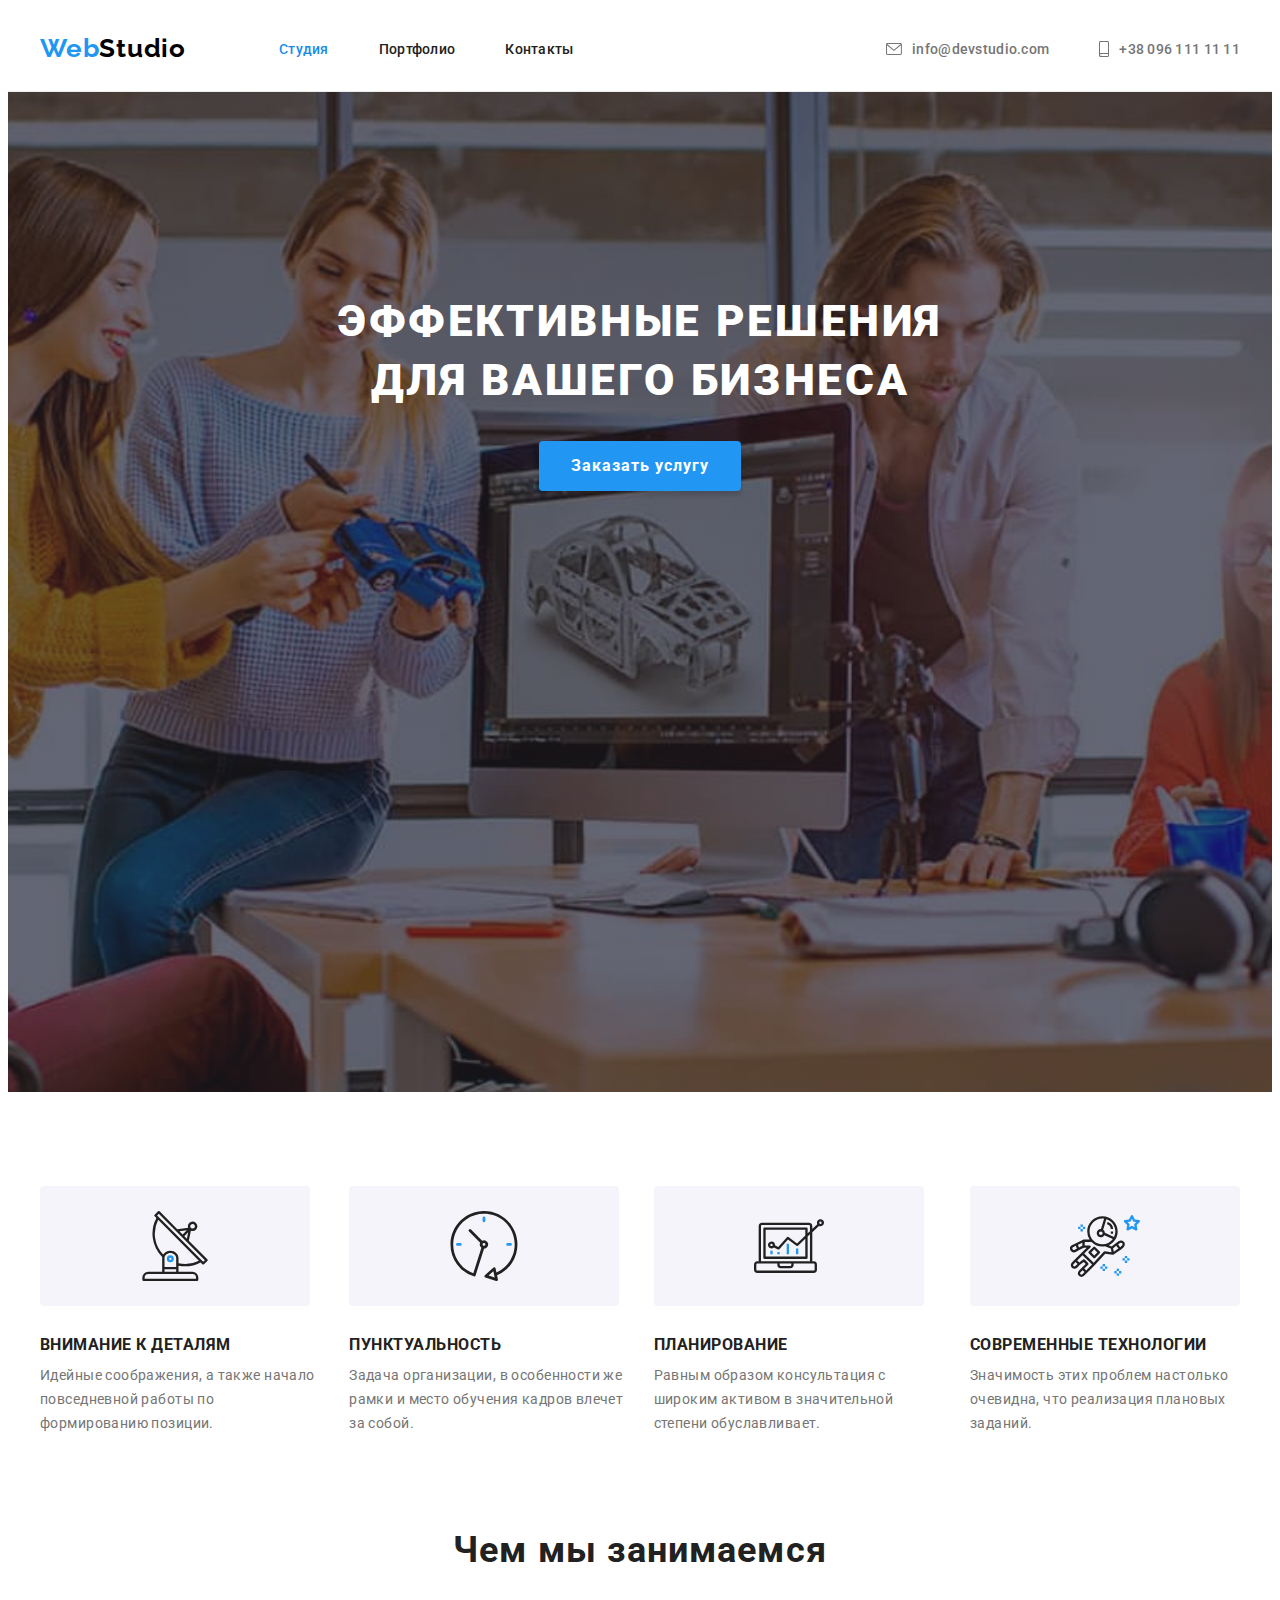
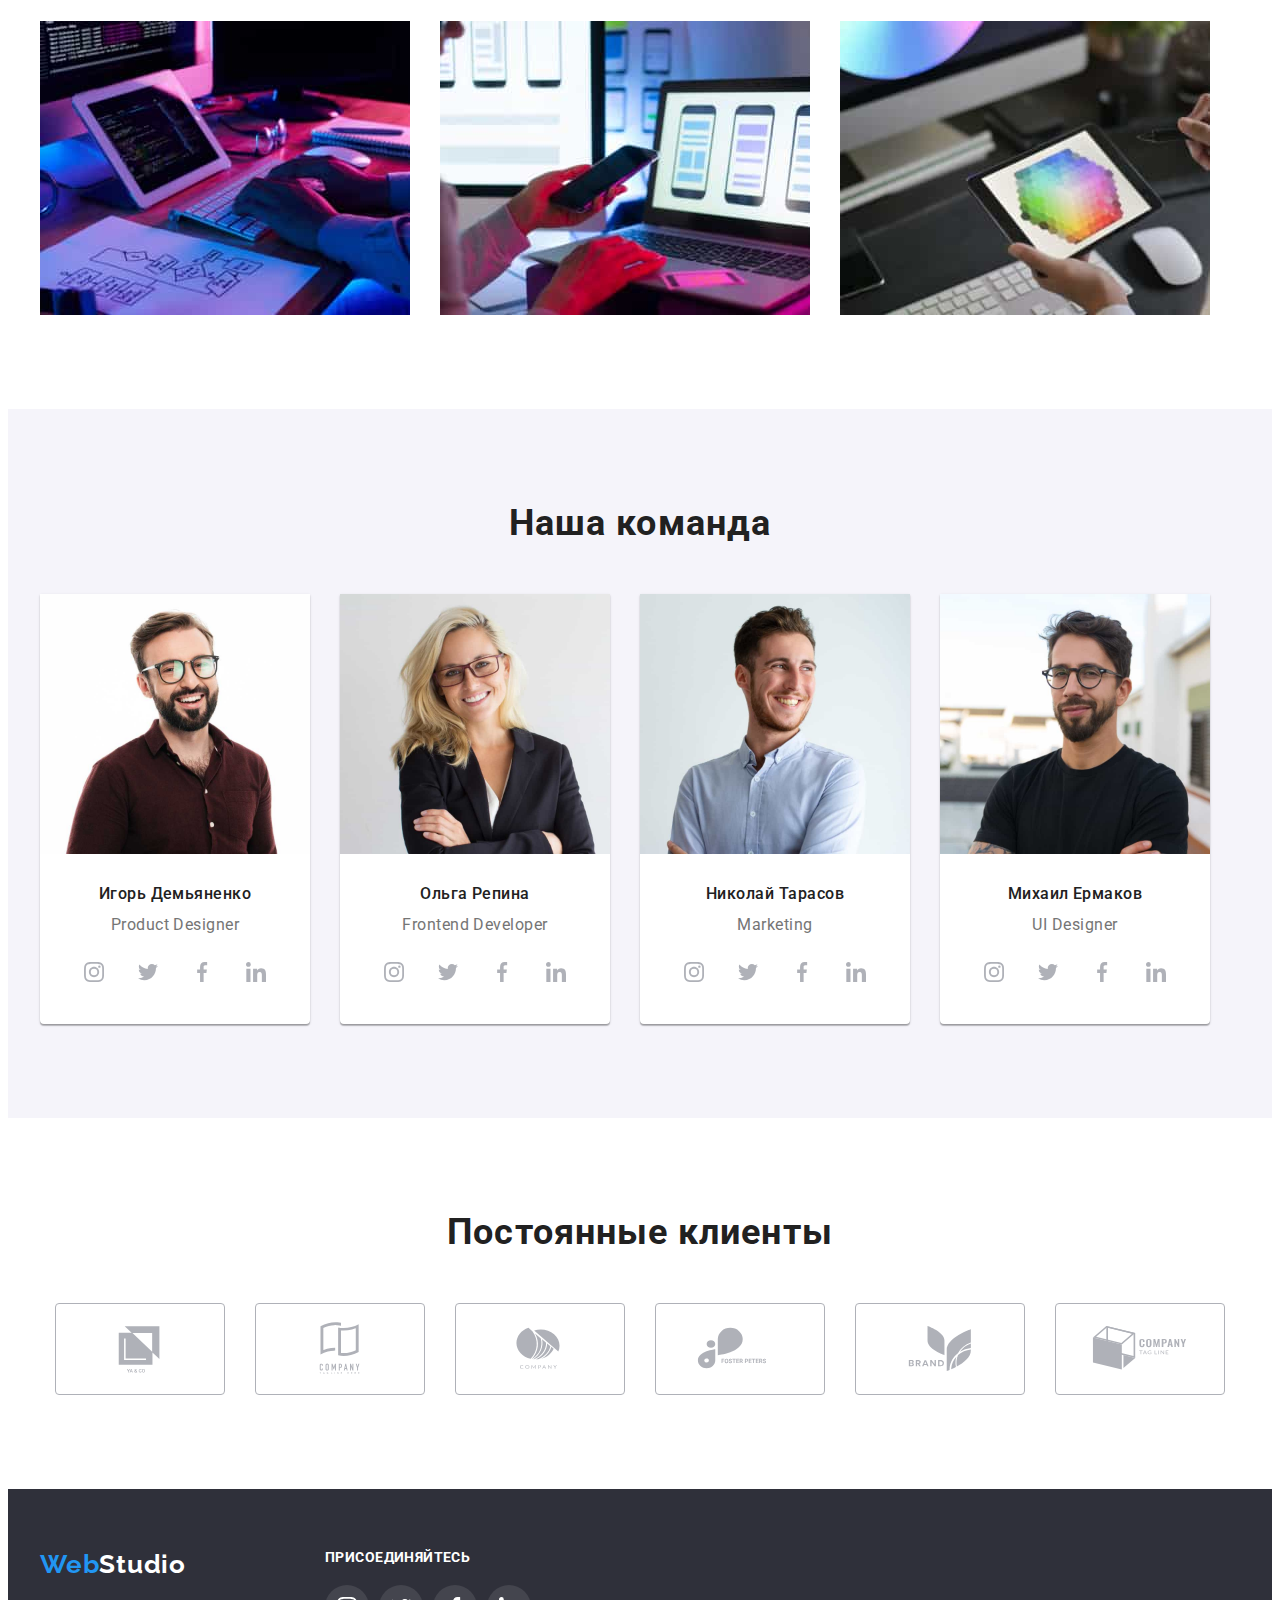
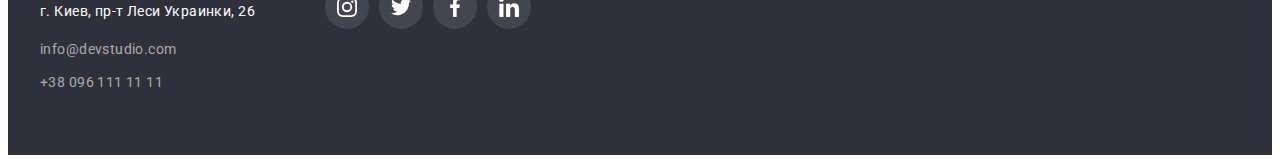
==== commit e5c6ea49: "финиш дз4" ====
--- a/index.html
+++ b/index.html
@@ -61,18 +61,14 @@
     <main>
       <!-- секция1 -->
 
-      <section class="hero">
-        <div class="background-hero">
+      <section class="hero ">
           <div class="container">
-            <div class="container-hero">
               <h1 class="hero-title">
                 Эффективные решения <br />
                 для вашего бизнеса
               </h1>
               <button type="button" class="hero-btn">Заказать услугу</button>
             </div>
-          </div>
-        </div>
       </section>
 
       <!-- секция2 -->
--- a/css/styles.css
+++ b/css/styles.css
@@ -151,33 +151,29 @@
 
 /* задаємо колір фону, щоб було видно заголовок */
 
+
 .hero {
-  background-color: var(--footer-background-color);
+  background: var(--footer-background-color);
   text-align: center;
-}
-
-.background-hero {
+  padding-top: 200px;
+  padding-bottom: 200px;
   max-width: 1600px;
   height: 600px;
-  margin-left: auto;
-  margin-right: auto;
-  background-image: linear-gradient(
-      to right,
-      rgba(47, 48, 58, 0.4),
-      rgba(47, 48, 58, 0.4)
-    ),
-    url("../images/background-team.jpg");
+  margin: 0 auto;
+  background-image: linear-gradient(to right, 
+  rgba(47, 48, 58, 0.4), rgba(47, 48, 58, 0.4)),
+    url(../images/background-team.jpg);
+
   background-repeat: no-repeat;
   background-position: center;
   background-size: cover;
 }
 
-.container-hero {
-  padding-top: 200px;
-  padding-bottom: 200px;
-}
+
 .hero-title {
+  text-align: center;
   margin-bottom: 30px;
+ 
   font-weight: 900;
   font-size: 44px;
   line-height: 1.36;
@@ -295,8 +291,7 @@
 }
 
 .container-team-img {
-  padding-top: 30px;
-  padding-bottom: 30px;
+  padding: 30px 32px;
   text-align: center;
 }
 
@@ -339,7 +334,9 @@
 
 
 
-.team-social-link:hover {
+.team-social-link:hover,
+.team-social-link:focus {
+
   background-color: var(--accent-color);
   fill: var(--button-hero-footter-color);
 }
@@ -436,6 +433,8 @@
 
 .footer-social-list {
   display: flex;
+  justify-content: center;
+  align-items: center;
 }
 .footer-social-title {
   font-weight: 700;
@@ -444,6 +443,7 @@
   text-transform: uppercase;
   color: var(--button-hero-footter-color);
   margin-bottom: 20px;
+  margin-top: 0;
 }
 
 .footer-social-list {
@@ -526,6 +526,7 @@
 }
 
 .portfolio-item {
+  
   width: 370px;
   margin-right: 30px;
   margin-bottom: 30px;
@@ -539,12 +540,18 @@
   margin-bottom: 0;
 }
 
-.portfolio-item:hover,
-.portfolio-item:focus {
+.portfolio-link {
+  display: block;
+}
+
+.portfolio-link:hover,
+.portfolio-link:focus {
   box-shadow: 6px 1px 4px rgba(0, 0, 0, 0.16), 4px 0px 4px rgba(0, 0, 0, 0.06),
     1px 0px 1px rgba(0, 0, 0, 0.12);
-  background-color: var(--accent-color);
-}
+}
+
+
+
 
 .container-services-img {
   padding: 20px 24px;
